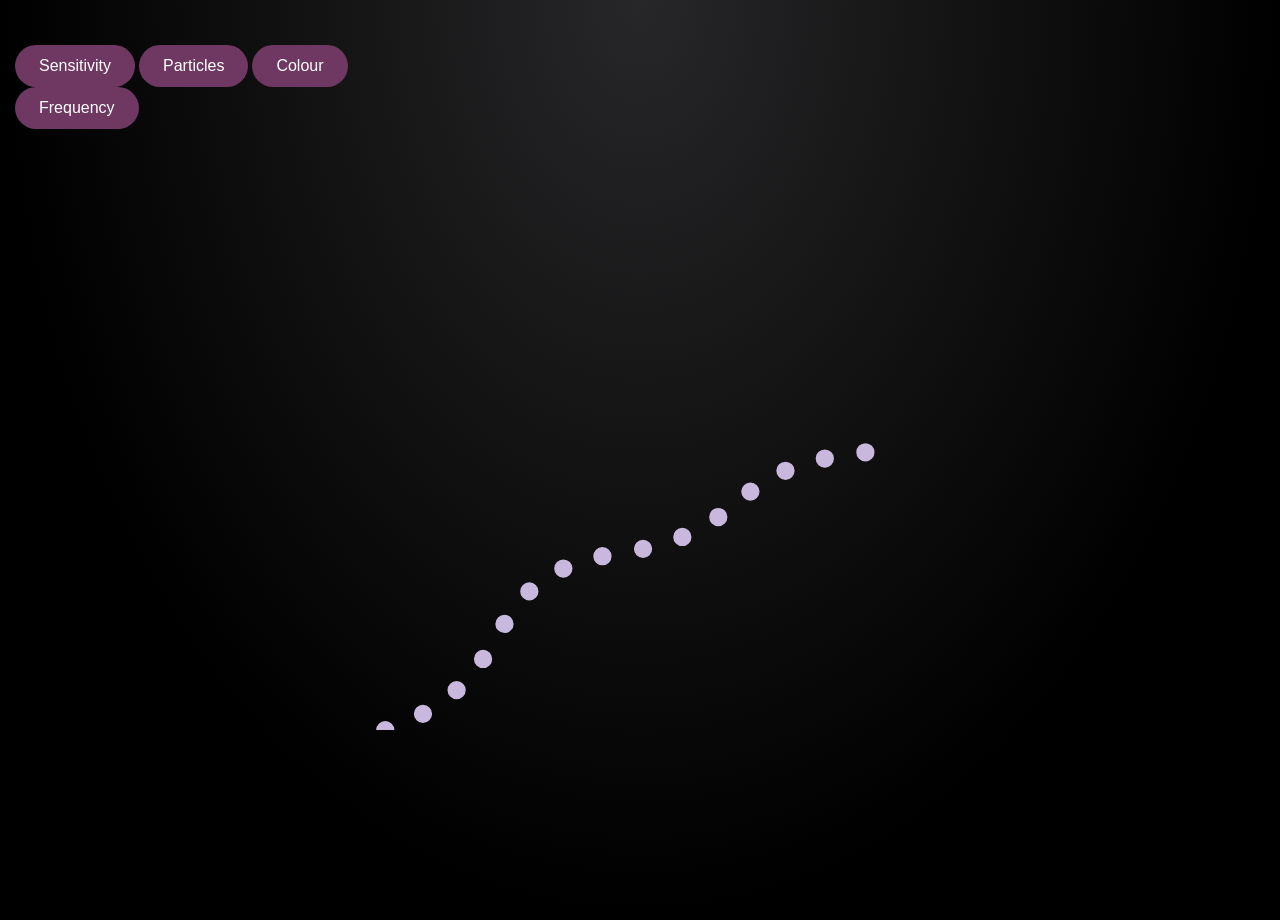
==== settings.html @ d5c39ca1 "Saving progress before i fk shit up" ====
<!DOCTYPE html>
<html lang="en">
<head>
   <meta charset="UTF-8">
    <meta name="viewport" content="width=device-width, initial-scale=1.0">
    <meta name="description" content="VibeCat Music - drop a song on the moon or paste a YouTube link and press play.">
    <meta name="keywords" content="music player, cat, vibecat, purple cat, youtube player">
    <title>VibeCat Music Studio</title>
    <link rel="stylesheet" href="style.css">
    <script src="songs.js" defer></script>
    <script src="stars.js" defer></script>
    <script src="moondrop.js" defer></script>
    <script src="youtubeApi.js" defer></script>
    <script src="https://cdnjs.cloudflare.com/ajax/libs/gsap/3.12.5/gsap.min.js"></script>
</head>
<body>
    <header>
        <h1 class="visually-hidden">VibeCat Music &mdash; customise your night sky visualiser</h1>
    </header>
    <main class="scene">
        <div class="starfield" aria-hidden="true"></div>

        <section class="custom-buttons" aria-label="Visualiser settings">
            <button type="button" class="setting sensitivity">Sensitivity</button>
            <button type="button" class="setting particles">Particles</button>
            <button type="button" class="setting colour">Colour</button>
            <button type="button" class="setting frequency">Frequency</button>
        </section>

        <div class="ground" aria-hidden="true">
            <svg viewBox="0 0 315 101" fill="none" xmlns="http://www.w3.org/2000/svg">
                <ellipse cx="157.5" cy="50.5" rx="157.5" ry="50.5" fill="#3B2C46"/>
            </svg>
        </div>

        <!-- Single path so the same "d" can later drive a scroll-linked
             walker with offset-path / GSAP ScrollTrigger. Dasharray turns
             the stroke into rounded stepping stones instead of a solid line. -->
        <svg class="pathway" viewBox="0 0 800 600" preserveAspectRatio="none" aria-hidden="true">
            <path class="pathway-line"
                  d="M30,600 C160,555 100,465 235,445 C365,425 315,365 470,355"
                  fill="none" stroke="#C9B8DE" stroke-width="16"
                  stroke-linecap="round" stroke-dasharray="0 36"/>
        </svg>

        <div class="house">
            <div class="house-roof">
                <svg viewBox="0 0 57 39" fill="none" xmlns="http://www.w3.org/2000/svg">
                    <path d="M28.1458 0L56.2916 38.25H-1.33514e-05L28.1458 0Z" fill="#6E3862"/>
                </svg>
            </div>
            <div class="house-base">
                <svg viewBox="0 0 54 54" fill="none" xmlns="http://www.w3.org/2000/svg">
                    <rect width="54" height="54" fill="#B8AEC4"/>
                </svg>
                <div class="house-door">
                    <svg viewBox="0 0 24 35" fill="none" xmlns="http://www.w3.org/2000/svg">
                        <rect width="24" height="35" fill="#1A1420"/>
                    </svg>
                </div>
            </div>
        </div>
    </main>
    <footer></footer>
</body>

</html>
---- style.css ----
* {
    margin: 0;
    padding: 0;
    box-sizing: border-box;
}
 
:root {
    --sky-top: #000000;
    --sky-bottom: #272729;
    --moon-light: #fcfcfc;
    --moon-mid: #5D3D7B;
    
    --moon-dark: #6E3862;
    --crater: #282828;
    --accent: #6E3862;
    --accent-soft: #000000;
    --text-soft: #C68FE8;
}
 
body {
    position: relative;
    min-height: 100vh;
    overflow-x: hidden;
    display: flex;
    flex-direction: column;
    align-items: center;
    justify-content: center;
   
    background: radial-gradient(ellipse at 50% 0%, var(--sky-bottom), var(--sky-top) 70%);
    color: #fff;
    padding: 15px;
    padding-bottom:150px ;
}
.row-container {
  display: flex;
  align-items: center;
  gap: 15px; 
}

.circle-shape {
  width: 50px;
  height: 50px;
  background-color: #2ecc71;
  border-radius: 50%;
}

.visually-hidden {
    position: absolute;
    width: 1px;
    height: 1px;
    padding: 0;
    margin: -1px;
    overflow: hidden;
    clip: rect(0, 0, 0, 0);
    white-space: nowrap;
    border: 0;
}
 

.starfield {
    position: fixed;
    inset: 0;
    z-index: 0;
    pointer-events: none;
    overflow: hidden;
}
 
.star {
    position: absolute;
    background: #ffffff;
    border-radius: 50%;
    opacity: 0.2;
    animation: twinkle ease-in-out infinite;
}
 
@keyframes twinkle {
    0%, 100% { opacity: 0.15; transform: scale(1); }
    50% { opacity: 0.9; transform: scale(1.4); }
}
 
@media (prefers-reduced-motion: reduce) {
    .star {
        animation: none;
        opacity: 0.5;
    }
}
 
header {
    position: relative;
    z-index: 1;
    text-align: center;
    margin-bottom: 30px;
}
 
header h1 {
    font-size: 2.5rem;
    background: linear-gradient(200deg, #5D3D7B, #C68FE8);
    -webkit-background-clip: text;
    -webkit-text-fill-color: transparent;
    background-clip: text;
}
 #main-heading{
  
    padding: 25px;
    margin: 15px;

    
 }
.tagline {
    color: var(--text-soft);
    font-size: 1.1rem;
    opacity: 0.8;
    margin-top: 0.5rem;
}
 
main {
    position: relative;
    z-index: 1;
    display: flex;
    justify-content: center;
    width: 100%;
}
 
.player-section {
    display: flex;
    flex-direction: column;
    align-items: center;
    gap: 1.75rem;
    width: 100%;
    max-width: 480px;
}
 

button {
    background-color: var(--accent);
    color: #fff;
    font-size: 1rem;
    padding: 0.75rem 1.5rem;
    border-radius: 40px;
    border: none;
    cursor: pointer;
    transition: background-color 0.3s ease, transform 0.15s ease;
}
 
button:hover {
    background-color: var(--accent-dark);
}
 
button:active {
    transform: scale(0.97);
}
 
button:focus-visible,
.moon-label:focus-visible,
input:focus-visible {
    outline: 2px solid var(--moon-light);
    outline-offset: 3px;
}
 

.music-player {
    width: 100%;
    max-width: 420px;
    border-radius: 24px;
    background: #282828;
   
}
 
.youtube-embed {
    width: 100%;
    max-width: 420px;
    aspect-ratio: 16 / 9;
    border-radius: 24px;
    overflow: hidden;
   
}
 
.youtube-embed iframe {
    width: 100%;
    height: 100%;
    border: 0;
}
 

.moon-drop {
    display: flex;
    justify-content: center;
}
 
.moon-label {
    display: flex;
    flex-direction: column;
    align-items: center;
    gap: 1rem;
    cursor: pointer;
}
 .moon-wrap {
    position: relative;
    width: 200px;
    height: 200px;
    display: flex;
    align-items: center;
    justify-content: center;
}
.moon {
    position: relative;
    width: 200px;
    height: 200px;
    inset: 0;
    border-radius: 50%;
    background: radial-gradient(circle at 35% 30%, var(--moon-light), var(--moon-mid) 55%, var(--moon-dark) 100%);
    box-shadow: 0 0 60px #6E3862, inset 0 -14px 30px rgba(0, 0, 0, 0.25);
    overflow: hidden;
    transition: transform 0.25s ease, box-shadow 0.25s ease;
}




.moon-ring {
    position: absolute;
    inset: -30px;             
    width: calc(100% + 60px);
    height: calc(100% + 60px);
    pointer-events: none;    
    animation: spin 20s linear infinite; 
}

.moon-ring__text {
    fill: var(--text-soft);
    font-size: 14px;
    font-weight: 600;
    letter-spacing: 2px;
    text-transform: uppercase;
}

@keyframes spin {
    to { transform: rotate(360deg); }
}

@media (prefers-reduced-motion: reduce) {
    .moon-ring { animation: none; }
}

 
.moon-label:hover .moon,
.moon-label:focus-visible .moon,
.moon-drop.is-drag-over .moon {
    transform: scale(1.05);
    box-shadow: 0 0 90px #B06BF1, inset 0 -14px 30px rgba(0, 0, 0, 0.25);
}
 
.crater {
    position: absolute;
    border-radius: 50%;
    background: radial-gradient(circle at 35% 30%, var(--crater), transparent 75%);
}
 
.crater--big {
    width: 70px;
    height: 70px;
    top: 20px;
    left: 30px;
}
 
.crater--medium {
    width: 42px;
    height: 42px;
    top: 110px;
}
 
.crater--medium-left {
    left: 20px;
}
 
.crater--medium-right {
    right: 25px;
    top: 60px;
}
 
.crater--small {
    width: 26px;
    height: 26px;
    bottom: 20px;
    left: 90px;
}
 
.drop-instructions {
    color: var(--text-soft);
    font-size: 0.95rem;
    text-align: center;
}
 

.youtube-input {
    width: 100%;
    margin-top:20px ;
    display: flex;
    flex-direction: column;
    align-items: center;
    gap: 0.6rem;
}
 
.youtube-input label {
    color: var(--text-soft);
    font-size: 0.95rem;
}
 
.youtube-input__row {
    width: 100%;
    display: flex;
    gap: 0.6rem;
}
 
.youtube-input__row input {
    flex: 1;
    min-width: 0;
    padding: 0.7rem 1rem;
    border-radius: 40px;
    border: 1px solid rgba(196, 181, 253, 0.4);
    background: rgba(255, 255, 255, 0.06);
    color: #B06BF1;
    font-size: 0.95rem;
}
 
.youtube-input__row input::placeholder {
    color: rgba(196, 181, 253, 0.6);
}
 
.youtube-input__row button {
    flex-shrink: 0;
    padding: 0.7rem 1.4rem;
}
 
.youtube-error {
    color: #f15743;
    font-size: 0.85rem;
    text-align: center;
}
#loadYoutube{
       background: #6E3862;
    color: #fff;
    font-size: 1rem;
    padding: 0.75rem 1.5rem;
    border-radius: 40px;
    border: 1px solid rgba(198, 143, 232, 0.35);
    cursor: pointer;
    transition: background 0.3s ease, box-shadow 0.3s ease, transform 0.15s ease;
    box-shadow: 0 0 14px rgba(176, 107, 241, 0.35);

}
 #loadYoutube:hover {
    background: #3d3c3c;
    box-shadow: 0 0 22px #C68FE8;
}

#loadYoutube:active {
    transform: scale(0.97);
}

#loadYoutube:focus-visible {
    outline: 2px solid var(--moon-light);
    outline-offset: 3px;
}
footer {
    position: relative;
    z-index: 1;
    margin-top: 2.5rem;
    color: var(--text-soft);
    opacity: 0.6;
    font-size: 0.85rem;
}
 

@media (max-width: 480px) {
    .moon {
        width: 160px;
        height: 160px;
    }
 
    .crater--big { width: 56px; height: 56px; top: 16px; left: 24px; }
    .crater--medium { width: 34px; height: 34px; top: 88px; }
    .crater--medium-right { top: 46px; }
    .crater--small { width: 20px; height: 20px; bottom: 16px; left: 70px; }
 
    .youtube-input__row {
        flex-direction: column;
    }
}
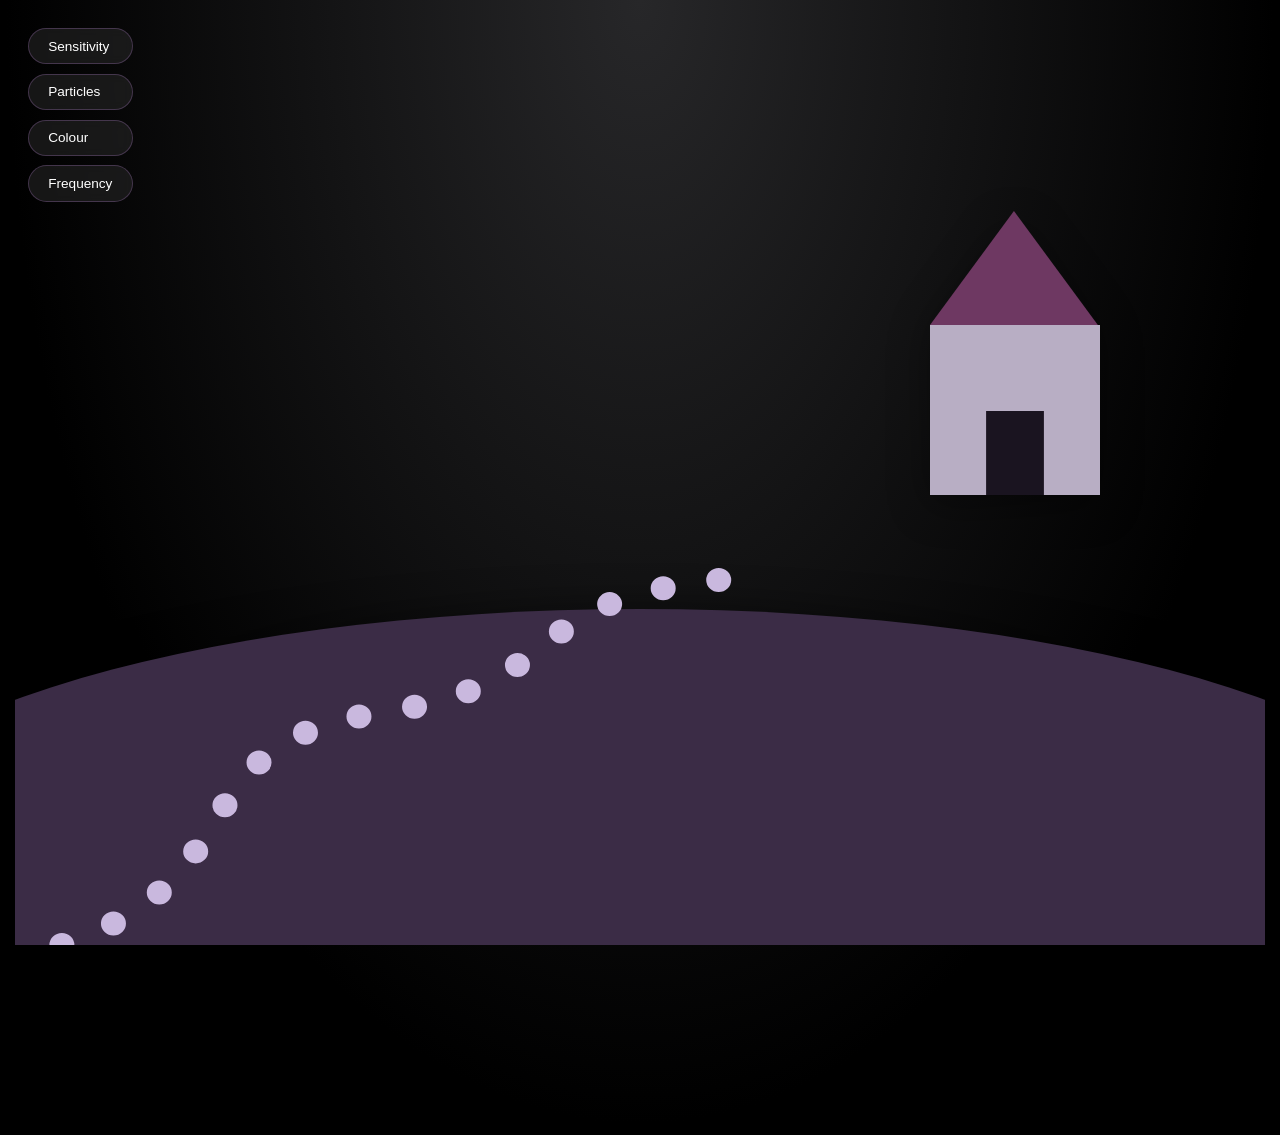
==== commit 6cdc3fb3: "Ok ok ok its perfect placement just lack atmpshere now and stuff needs be moved around now" ====
--- a/settings.html
+++ b/settings.html
@@ -32,10 +32,6 @@
                 <ellipse cx="157.5" cy="50.5" rx="157.5" ry="50.5" fill="#3B2C46"/>
             </svg>
         </div>
-
-        <!-- Single path so the same "d" can later drive a scroll-linked
-             walker with offset-path / GSAP ScrollTrigger. Dasharray turns
-             the stroke into rounded stepping stones instead of a solid line. -->
         <svg class="pathway" viewBox="0 0 800 600" preserveAspectRatio="none" aria-hidden="true">
             <path class="pathway-line"
                   d="M30,600 C160,555 100,465 235,445 C365,425 315,365 470,355"
--- a/style.css
+++ b/style.css
@@ -370,7 +370,127 @@
     opacity: 0.6;
     font-size: 0.85rem;
 }
- 
+ /*(Page 2 — house-on-a-hill scene*/
+ :root {
+    --hill: #3B2C46;
+    --house-wall: #B8AEC4;
+    --house-roof: #6E3862;
+    --house-door: #1A1420;
+    --path-stone: #C9B8DE;
+}
+
+.scene {
+    position: relative;
+    width: 100%;
+    height: 100vh;
+    min-height: 520px;
+    overflow: hidden;
+}
+
+/* Controls stay put while the page scrolls */
+.custom-buttons {
+    position: fixed;
+    top: 1.75rem;
+    left: 1.75rem;
+    z-index: 3;
+    display: flex;
+    flex-direction: column;
+    gap: 0.6rem;
+}
+
+.custom-buttons button {
+    font-size: 0.85rem;
+    padding: 0.6rem 1.2rem;
+    text-align: left;
+    background: rgba(40, 40, 40, 0.55);
+    border: 1px solid rgba(198, 143, 232, 0.25);
+    backdrop-filter: blur(6px);
+    -webkit-backdrop-filter: blur(6px);
+}
+
+.custom-buttons button:hover {
+    background: var(--accent);
+    box-shadow: 0 0 16px rgba(176, 107, 241, 0.35);
+}
+
+/* Oversized + overflowing so it reads as ground, not a shape floating mid-page */
+.ground {
+    position: absolute;
+    bottom: -22vh;
+    left: 50%;
+    width: 130vw;
+    transform: translateX(-50%);
+    z-index: 1;
+    filter: drop-shadow(0 -6px 18px rgba(0, 0, 0, 0.35));
+}
+
+.ground svg {
+    width: 100%;
+    height: auto;
+    display: block;
+}
+
+.pathway {
+    position: absolute;
+    inset: 0;
+    width: 100%;
+    height: 100%;
+    z-index: 1;
+    pointer-events: none;
+}
+
+/* Slightly right of centre, sitting on the hill's shoulder */
+.house {
+    position: absolute;
+    bottom: 50vh;
+    left: 80%;
+    width: clamp(100px, 16vw, 170px);
+    transform: translateX(-50%);
+    z-index: 2;
+    filter: drop-shadow(0 10px 20px rgba(0, 0, 0, 0.4));
+}
+
+.house-roof svg,
+.house-base svg,
+.house-door svg {
+    width: 100%;
+    height: auto;
+    display: block;
+}
+
+.house-roof {
+    margin-bottom: -2px; 
+}
+
+.house-base {
+    position: relative;
+}
+
+.house-door {
+    position: absolute;
+    bottom: 0;
+    left: 50%;
+    width: 34%;
+    transform: translateX(-50%);
+}
+
+@media (max-width: 480px) {
+    .custom-buttons {
+        top: 1rem;
+        left: 1rem;
+        gap: 0.4rem;
+    }
+
+    .custom-buttons button {
+        font-size: 0.75rem;
+        padding: 0.5rem 0.9rem;
+    }
+
+    .house {
+        bottom: 22vh;
+        left: 62%;
+    }
+}
 
 @media (max-width: 480px) {
     .moon {
